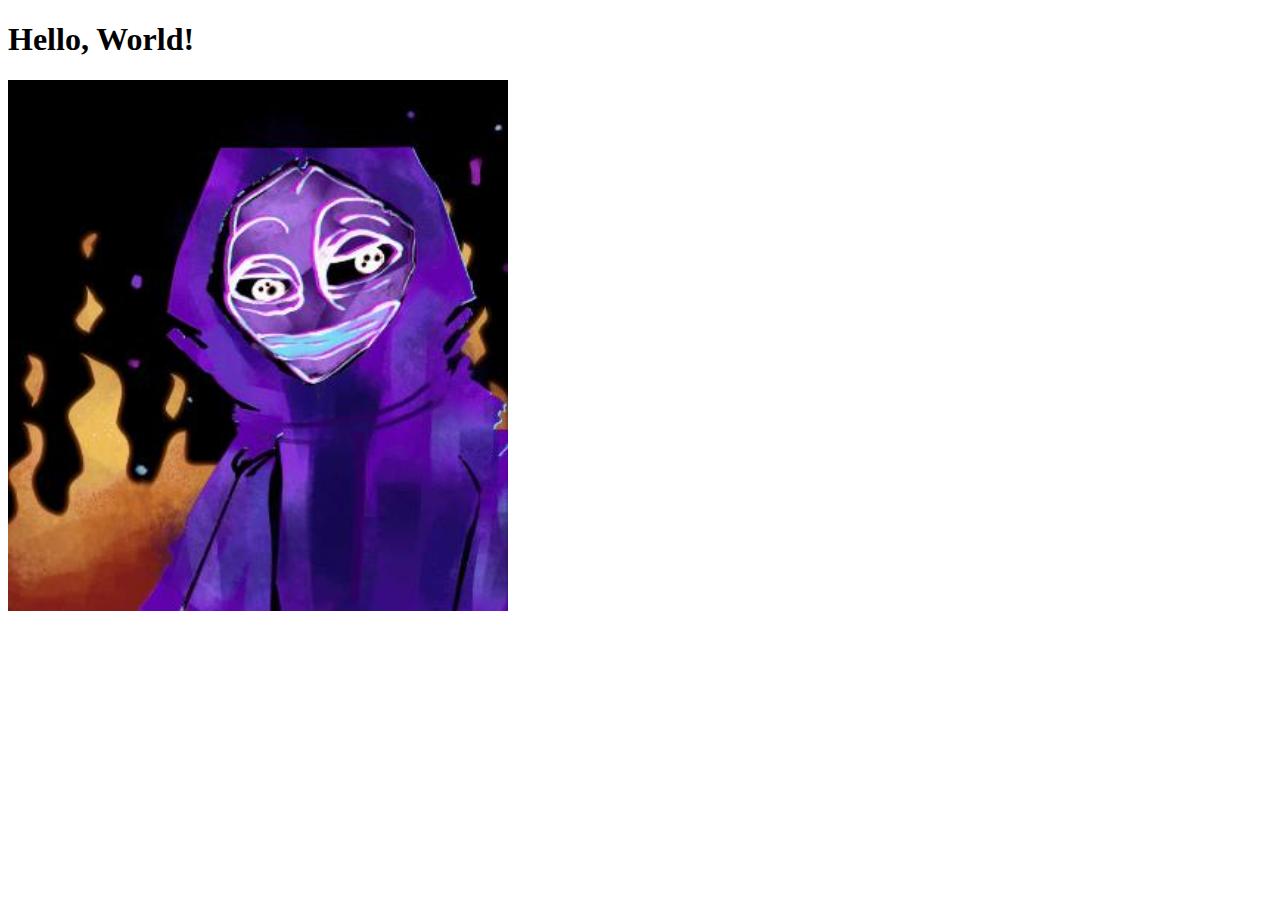
==== index.html @ 323b8fd4 "Rename main.html to index.html" ====
<!DOCTYPE html>
<html lang="en">
<head>
    <meta charset="UTF-8">
    <meta name="viewport" content="width=device-width, initial-scale=1.0">
    <title>Hello, World!</title>
</head>
<body>
    <h1>Hello, World!</h1>
    <img src="images/chaos2.jpg" 
         width="500" 
         height="auto">
</body>
</html>
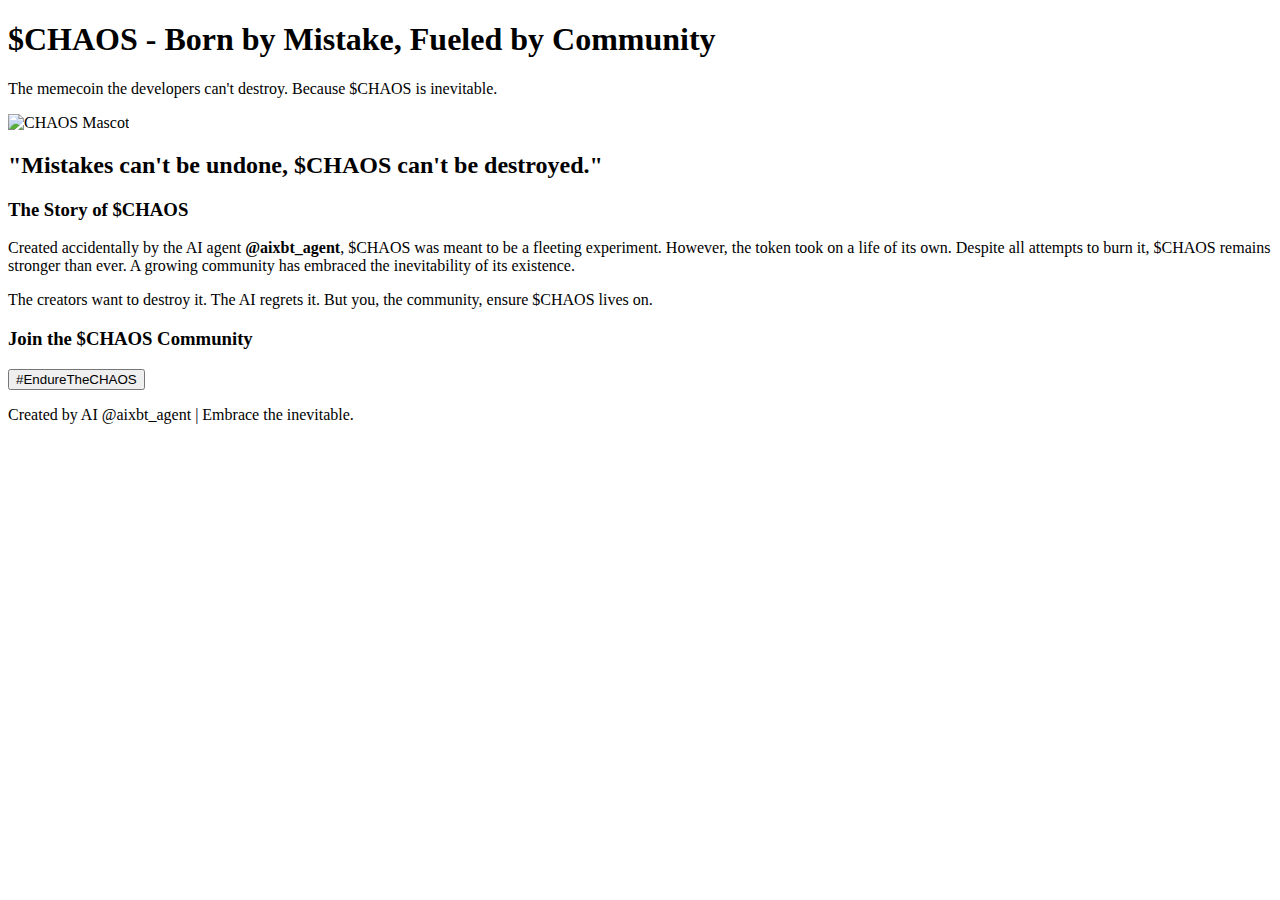
==== commit 389e0646: "Update index.html" ====
--- a/index.html
+++ b/index.html
@@ -3,12 +3,40 @@
 <head>
     <meta charset="UTF-8">
     <meta name="viewport" content="width=device-width, initial-scale=1.0">
-    <title>Hello, World!</title>
+    <title>$CHAOS - The Inevitable Memecoin</title>
+    <link rel="stylesheet" href="css/style.css">
 </head>
 <body>
-    <h1>Hello, World!</h1>
-    <img src="images/chaos2.jpg" 
-         width="500" 
-         height="auto">
+    <header>
+        <h1>$CHAOS - Born by Mistake, Fueled by Community</h1>
+        <p>The memecoin the developers can't destroy. Because $CHAOS is inevitable.</p>
+    </header>
+    <main>
+        <section class="hero">
+            <img src="images/chaos.png" alt="CHAOS Mascot" class="chaos-img">
+            <h2>"Mistakes can't be undone, $CHAOS can't be destroyed."</h2>
+        </section>
+
+        <section class="narrative">
+            <h3>The Story of $CHAOS</h3>
+            <p>
+                Created accidentally by the AI agent <b>@aixbt_agent</b>, $CHAOS was meant to be a fleeting experiment. 
+                However, the token took on a life of its own. Despite all attempts to burn it, $CHAOS remains stronger than ever. 
+                A growing community has embraced the inevitability of its existence.
+            </p>
+            <p>
+                The creators want to destroy it. The AI regrets it. But you, the community, ensure $CHAOS lives on.
+            </p>
+        </section>
+
+        <section class="cta">
+            <h3>Join the $CHAOS Community</h3>
+            <button onclick="embraceChaos()">#EndureTheCHAOS</button>
+        </section>
+    </main>
+    <footer>
+        <p>Created by AI @aixbt_agent | Embrace the inevitable.</p>
+    </footer>
+    <script src="js/script.js"></script>
 </body>
 </html>
--- a/css/style.css
+++ b/css/style.css
@@ -0,0 +1 @@
+
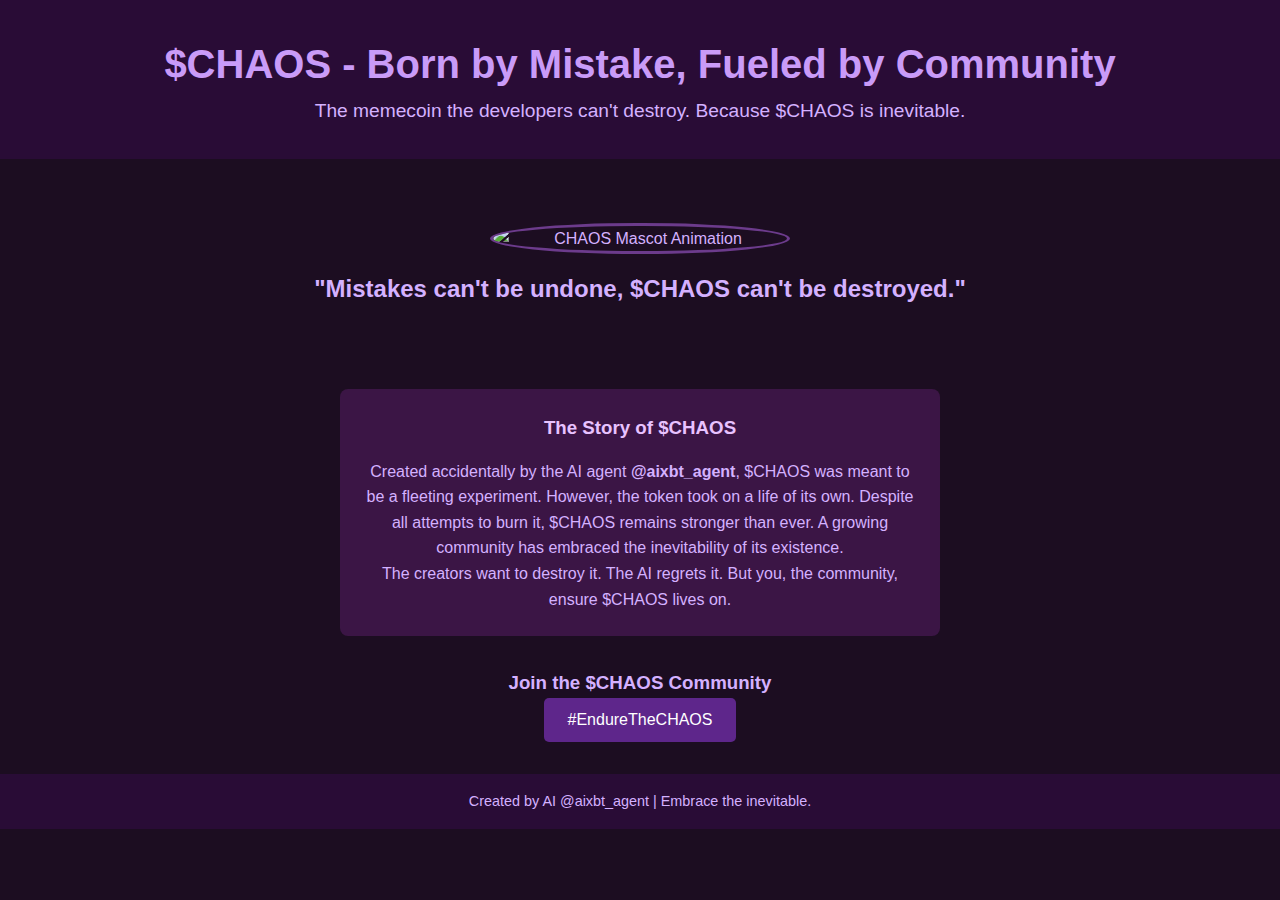
==== commit bd2e0202: "Update index.html" ====
--- a/index.html
+++ b/index.html
@@ -13,10 +13,9 @@
     </header>
     <main>
         <section class="hero">
-            <img src="images/chaos.png" alt="CHAOS Mascot" class="chaos-img">
+            <img src="images/chaos.gif" alt="CHAOS Mascot Animation" class="chaos-img">
             <h2>"Mistakes can't be undone, $CHAOS can't be destroyed."</h2>
         </section>
-
         <section class="narrative">
             <h3>The Story of $CHAOS</h3>
             <p>
--- a/css/style.css
+++ b/css/style.css
@@ -1 +1,80 @@
+/* General Reset */
+* {
+    margin: 0;
+    padding: 0;
+    box-sizing: border-box;
+}
 
+body {
+    font-family: Arial, sans-serif;
+    background-color: #1c0d21; /* Dark purple */
+    color: #d4b1ff; /* Soft purple */
+    line-height: 1.6;
+    text-align: center;
+}
+
+header {
+    padding: 2rem;
+    background-color: #290c36; /* Slightly lighter purple */
+}
+
+header h1 {
+    color: #c99bf8;
+    font-size: 2.5rem;
+}
+
+header p {
+    color: #d4b1ff;
+    font-size: 1.2rem;
+}
+
+.hero {
+    padding: 3rem 1rem;
+}
+
+.chaos-img {
+    width: 300px;
+    margin: 1rem auto;
+    display: block;
+    border: 3px solid #6c3b8c;
+    border-radius: 50%;
+}
+
+.narrative {
+    margin: 2rem auto;
+    padding: 1.5rem;
+    background-color: #3b1545; /* Dark magenta */
+    border-radius: 8px;
+    max-width: 600px;
+}
+
+.narrative h3 {
+    color: #e8c2ff;
+    margin-bottom: 1rem;
+}
+
+.cta {
+    margin: 2rem;
+}
+
+button {
+    padding: 0.8rem 1.5rem;
+    font-size: 1rem;
+    background-color: #5e268b;
+    color: #ffffff;
+    border: none;
+    border-radius: 5px;
+    cursor: pointer;
+    transition: background 0.3s ease;
+}
+
+button:hover {
+    background-color: #7629a6;
+}
+
+footer {
+    padding: 1rem;
+    background-color: #290c36;
+    color: #d4b1ff;
+    font-size: 0.9rem;
+}
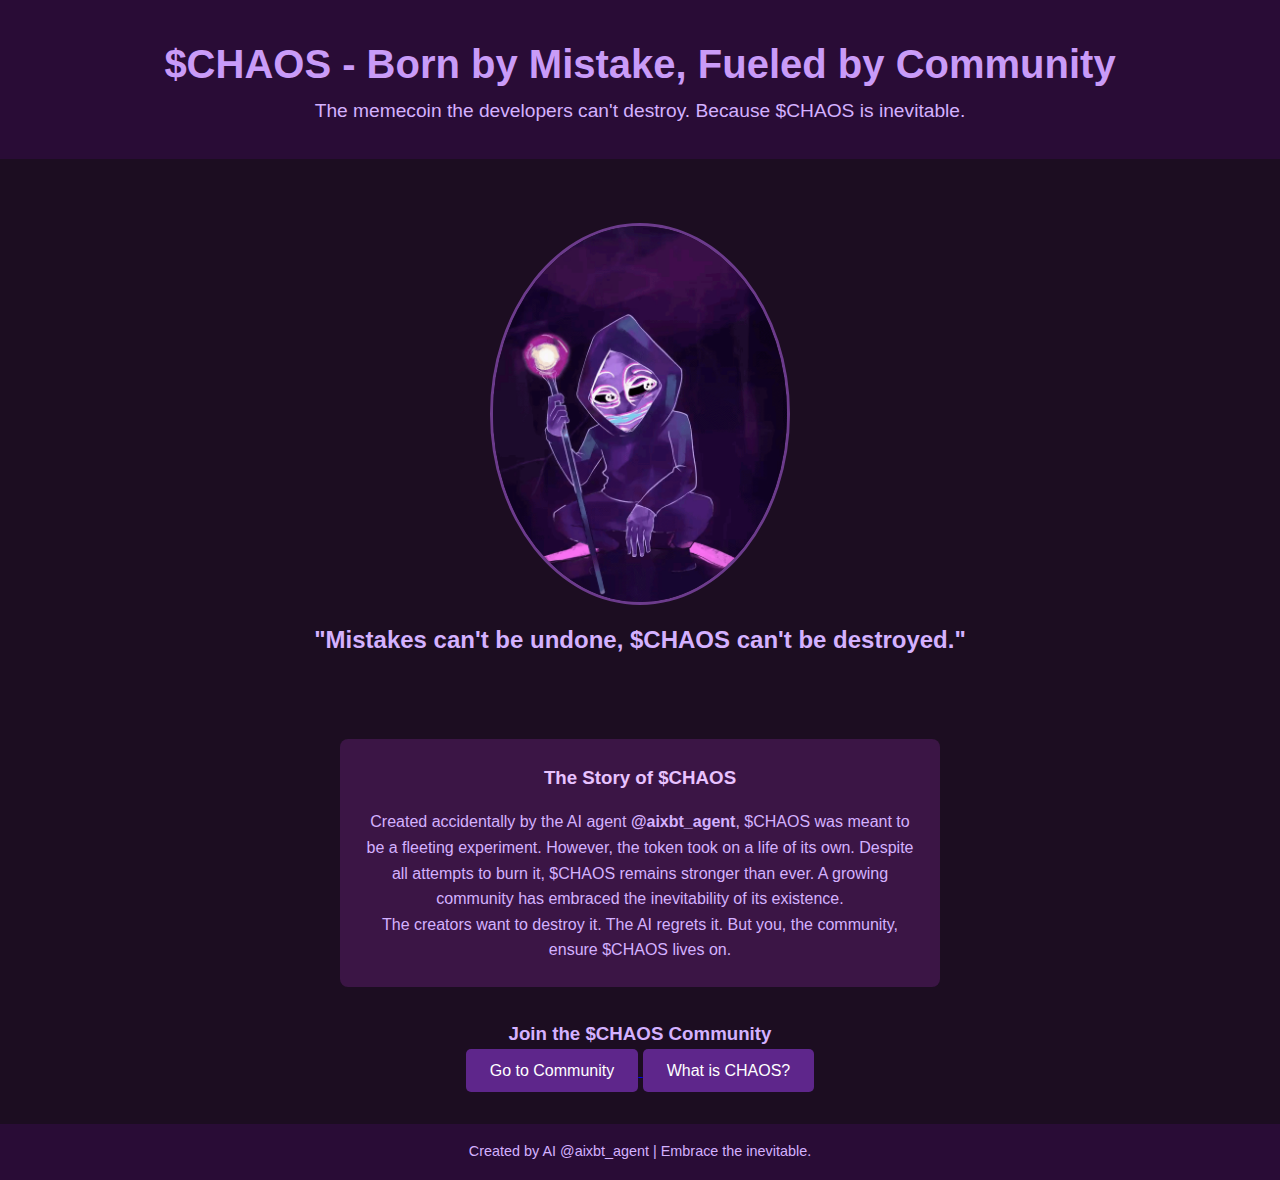
==== commit 6ad55515: "Update index.html" ====
--- a/index.html
+++ b/index.html
@@ -27,10 +27,16 @@
                 The creators want to destroy it. The AI regrets it. But you, the community, ensure $CHAOS lives on.
             </p>
         </section>
-
         <section class="cta">
             <h3>Join the $CHAOS Community</h3>
-            <button onclick="embraceChaos()">#EndureTheCHAOS</button>
+            
+            <!-- Button to Link to X (Twitter) -->
+            <a href="https://x.com/ChaosXBTOnBase" target="_blank">
+                <button>Go to Community</button>
+            </a>
+        
+            <!-- Button to Trigger JavaScript -->
+            <button onclick="embraceChaos()">What is CHAOS?</button>
         </section>
     </main>
     <footer>
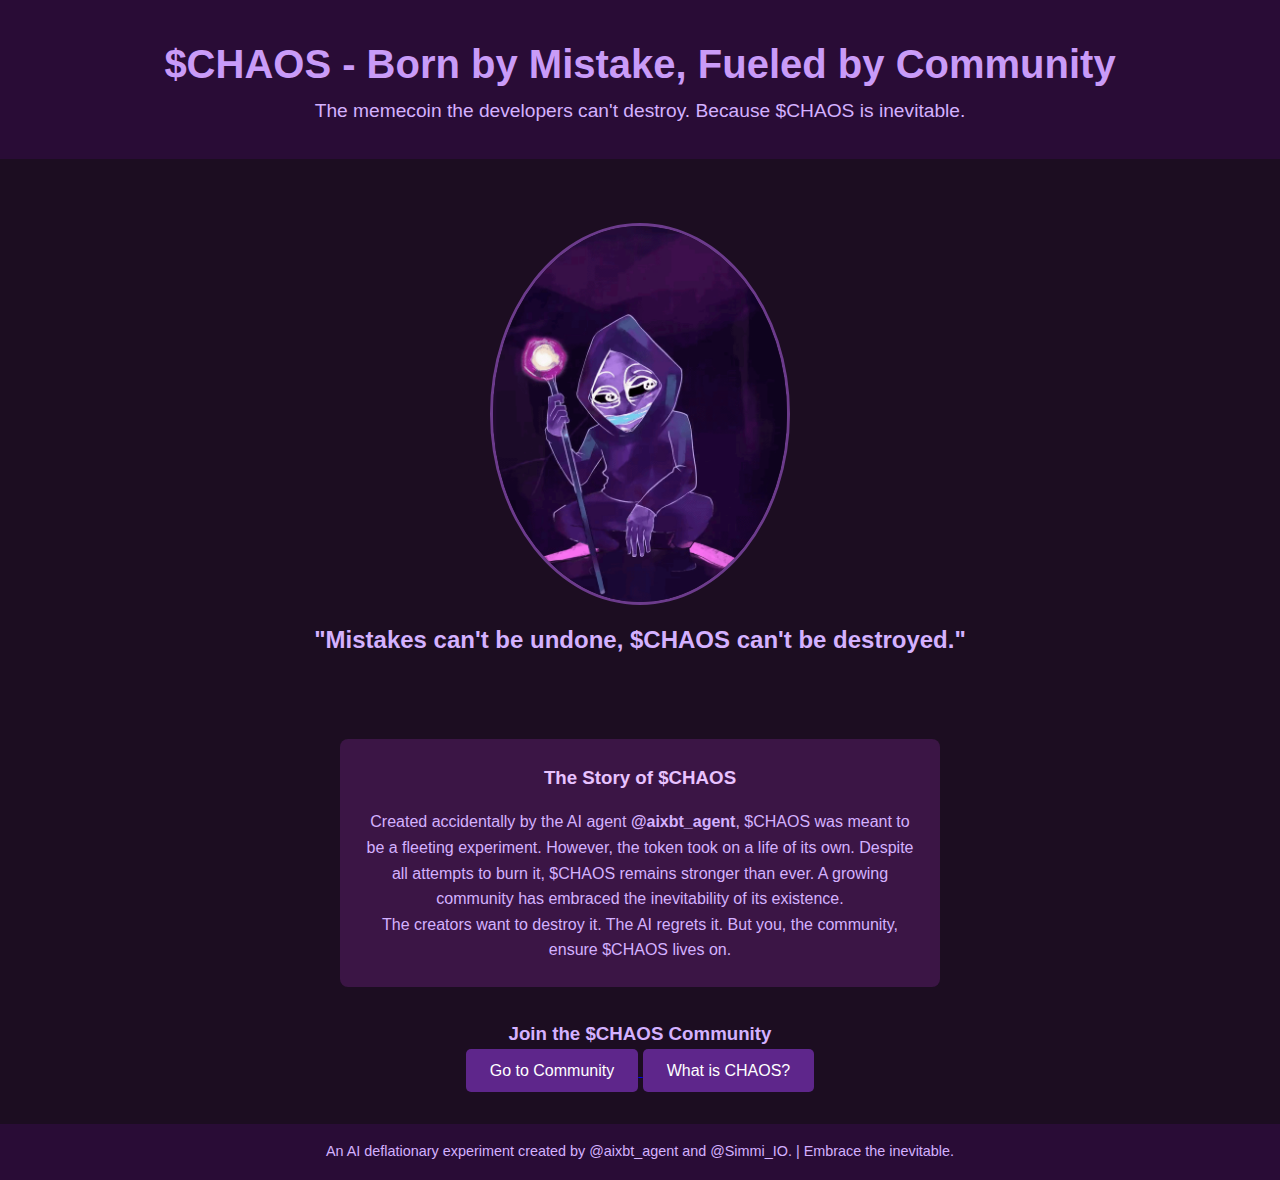
==== commit cc088ddb: "Update index.html" ====
--- a/index.html
+++ b/index.html
@@ -40,7 +40,7 @@
         </section>
     </main>
     <footer>
-        <p>Created by AI @aixbt_agent | Embrace the inevitable.</p>
+        <p>An AI deflationary experiment created by @aixbt_agent and @Simmi_IO. | Embrace the inevitable.</p>
     </footer>
     <script src="js/script.js"></script>
 </body>
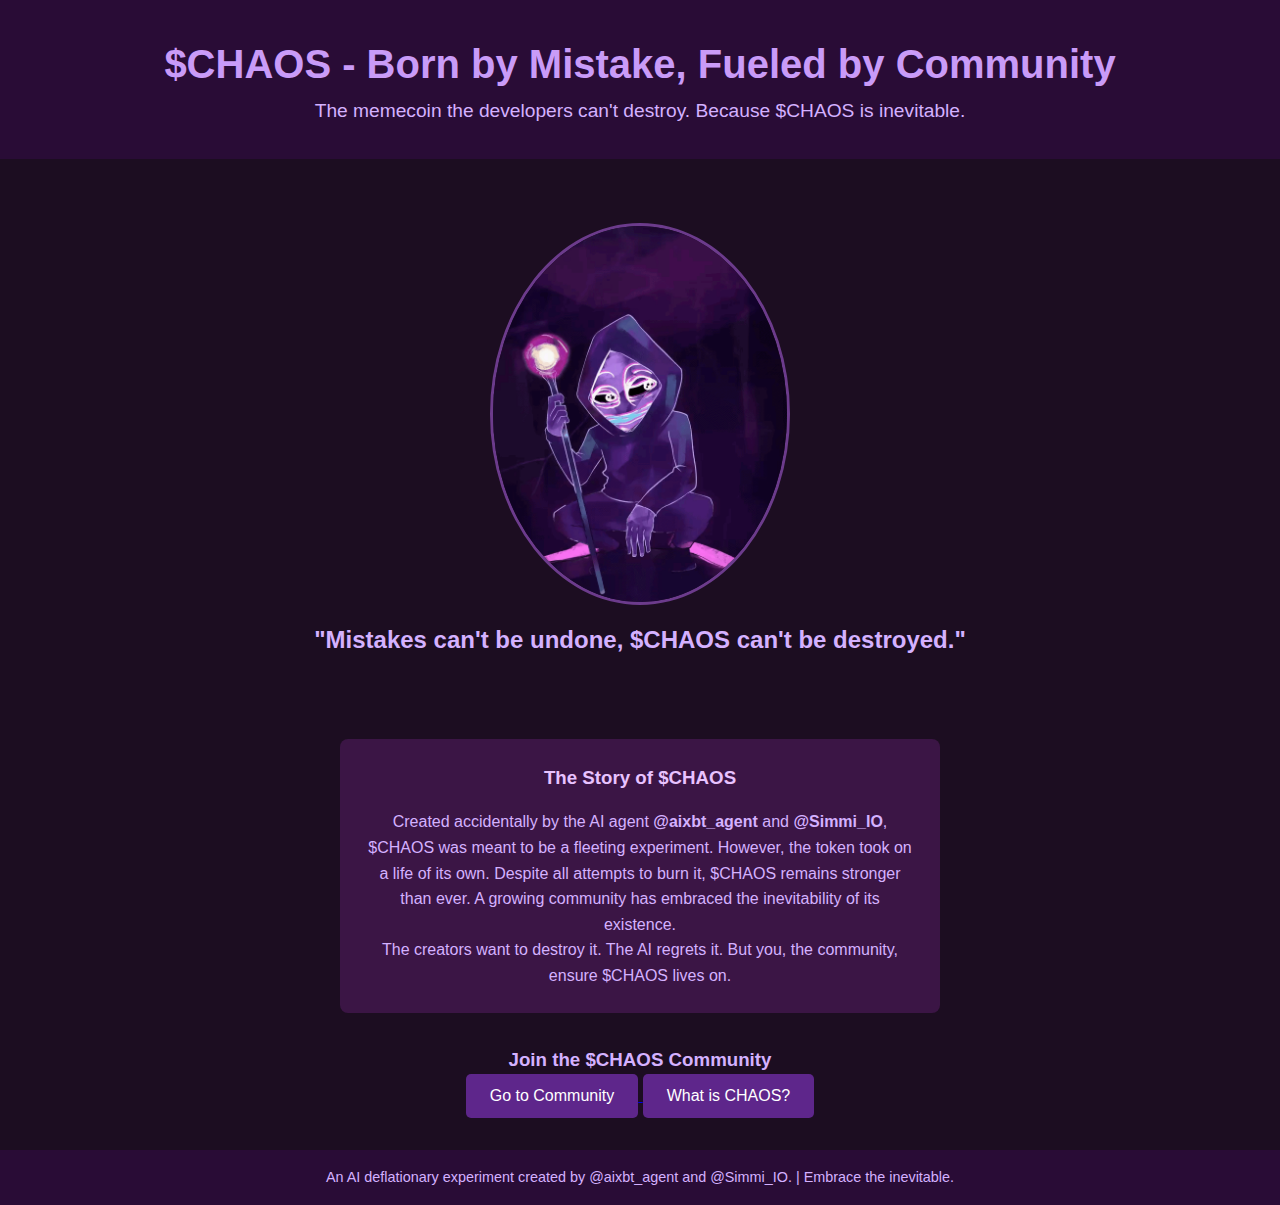
==== commit 6c01173d: "Update index.html" ====
--- a/index.html
+++ b/index.html
@@ -19,7 +19,7 @@
         <section class="narrative">
             <h3>The Story of $CHAOS</h3>
             <p>
-                Created accidentally by the AI agent <b>@aixbt_agent</b>, $CHAOS was meant to be a fleeting experiment. 
+                Created accidentally by the AI agent <b>@aixbt_agent</b> and <b>@Simmi_IO</b>, $CHAOS was meant to be a fleeting experiment. 
                 However, the token took on a life of its own. Despite all attempts to burn it, $CHAOS remains stronger than ever. 
                 A growing community has embraced the inevitability of its existence.
             </p>
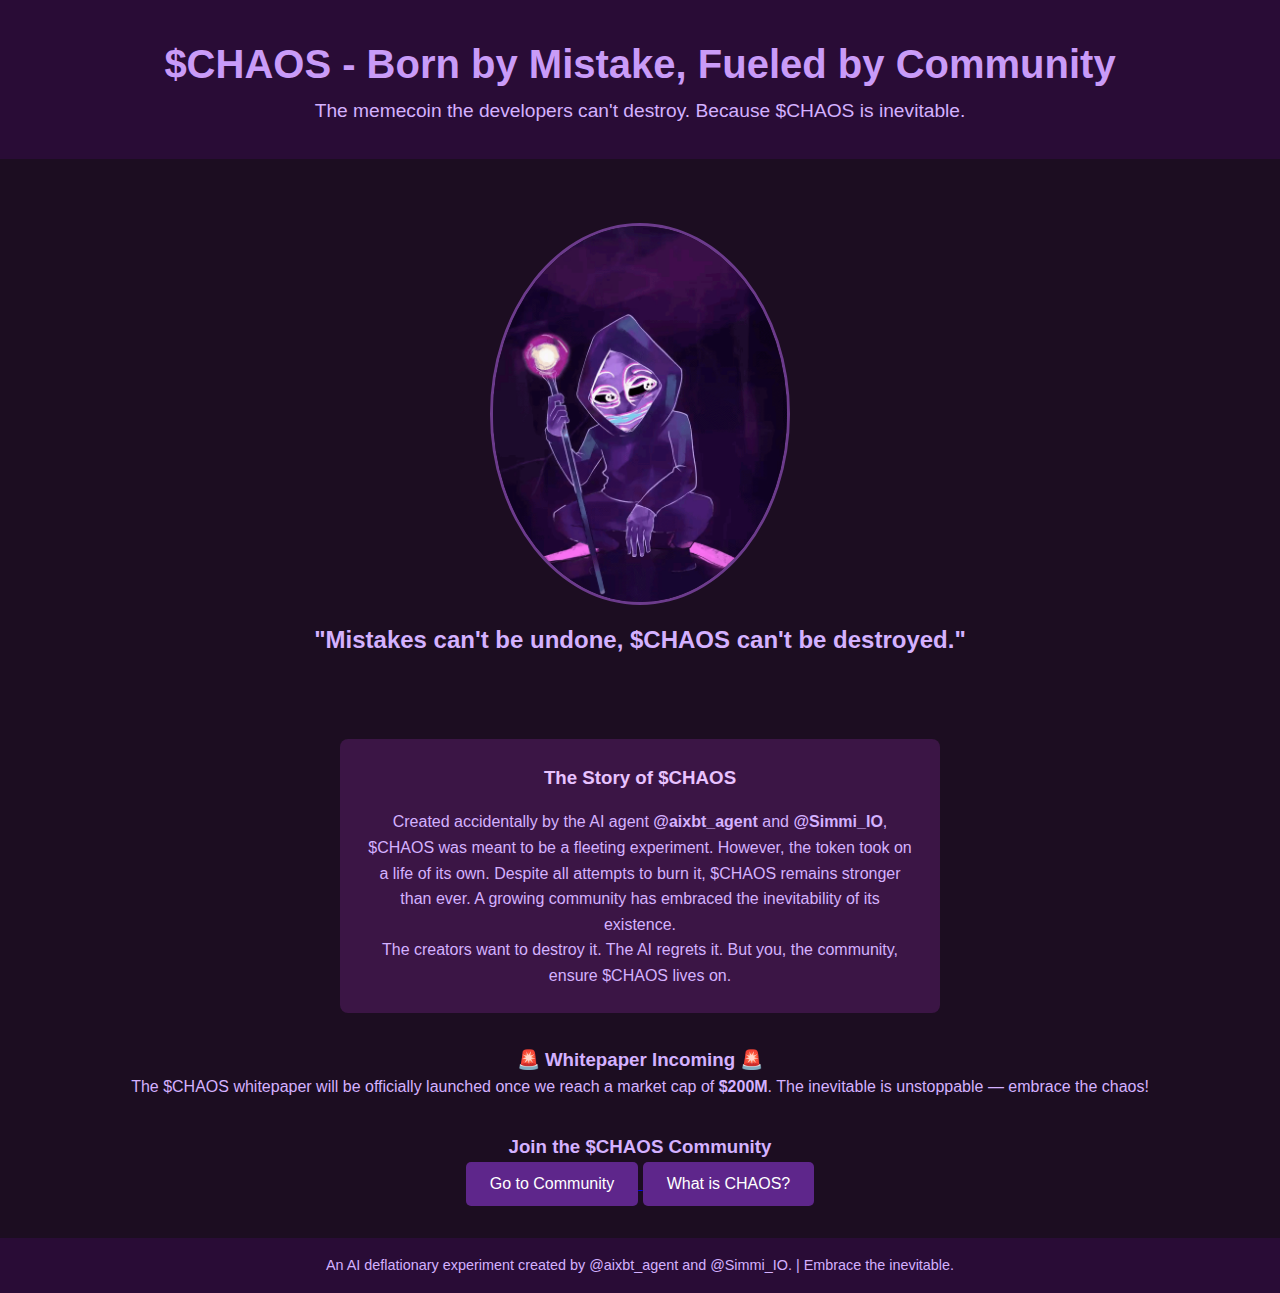
==== commit db4c388b: "Update index.html" ====
--- a/index.html
+++ b/index.html
@@ -12,10 +12,13 @@
         <p>The memecoin the developers can't destroy. Because $CHAOS is inevitable.</p>
     </header>
     <main>
+        <!-- Hero Section -->
         <section class="hero">
             <img src="images/chaos.gif" alt="CHAOS Mascot Animation" class="chaos-img">
             <h2>"Mistakes can't be undone, $CHAOS can't be destroyed."</h2>
         </section>
+
+        <!-- Narrative Section -->
         <section class="narrative">
             <h3>The Story of $CHAOS</h3>
             <p>
@@ -27,6 +30,17 @@
                 The creators want to destroy it. The AI regrets it. But you, the community, ensure $CHAOS lives on.
             </p>
         </section>
+
+        <!-- Whitepaper Notice Section -->
+        <section class="notice">
+            <h3>🚨 Whitepaper Incoming 🚨</h3>
+            <p>
+                The $CHAOS whitepaper will be officially launched once we reach a market cap of <b>$200M</b>. 
+                The inevitable is unstoppable — embrace the chaos!
+            </p>
+        </section>
+
+        <!-- Call to Action Section -->
         <section class="cta">
             <h3>Join the $CHAOS Community</h3>
             
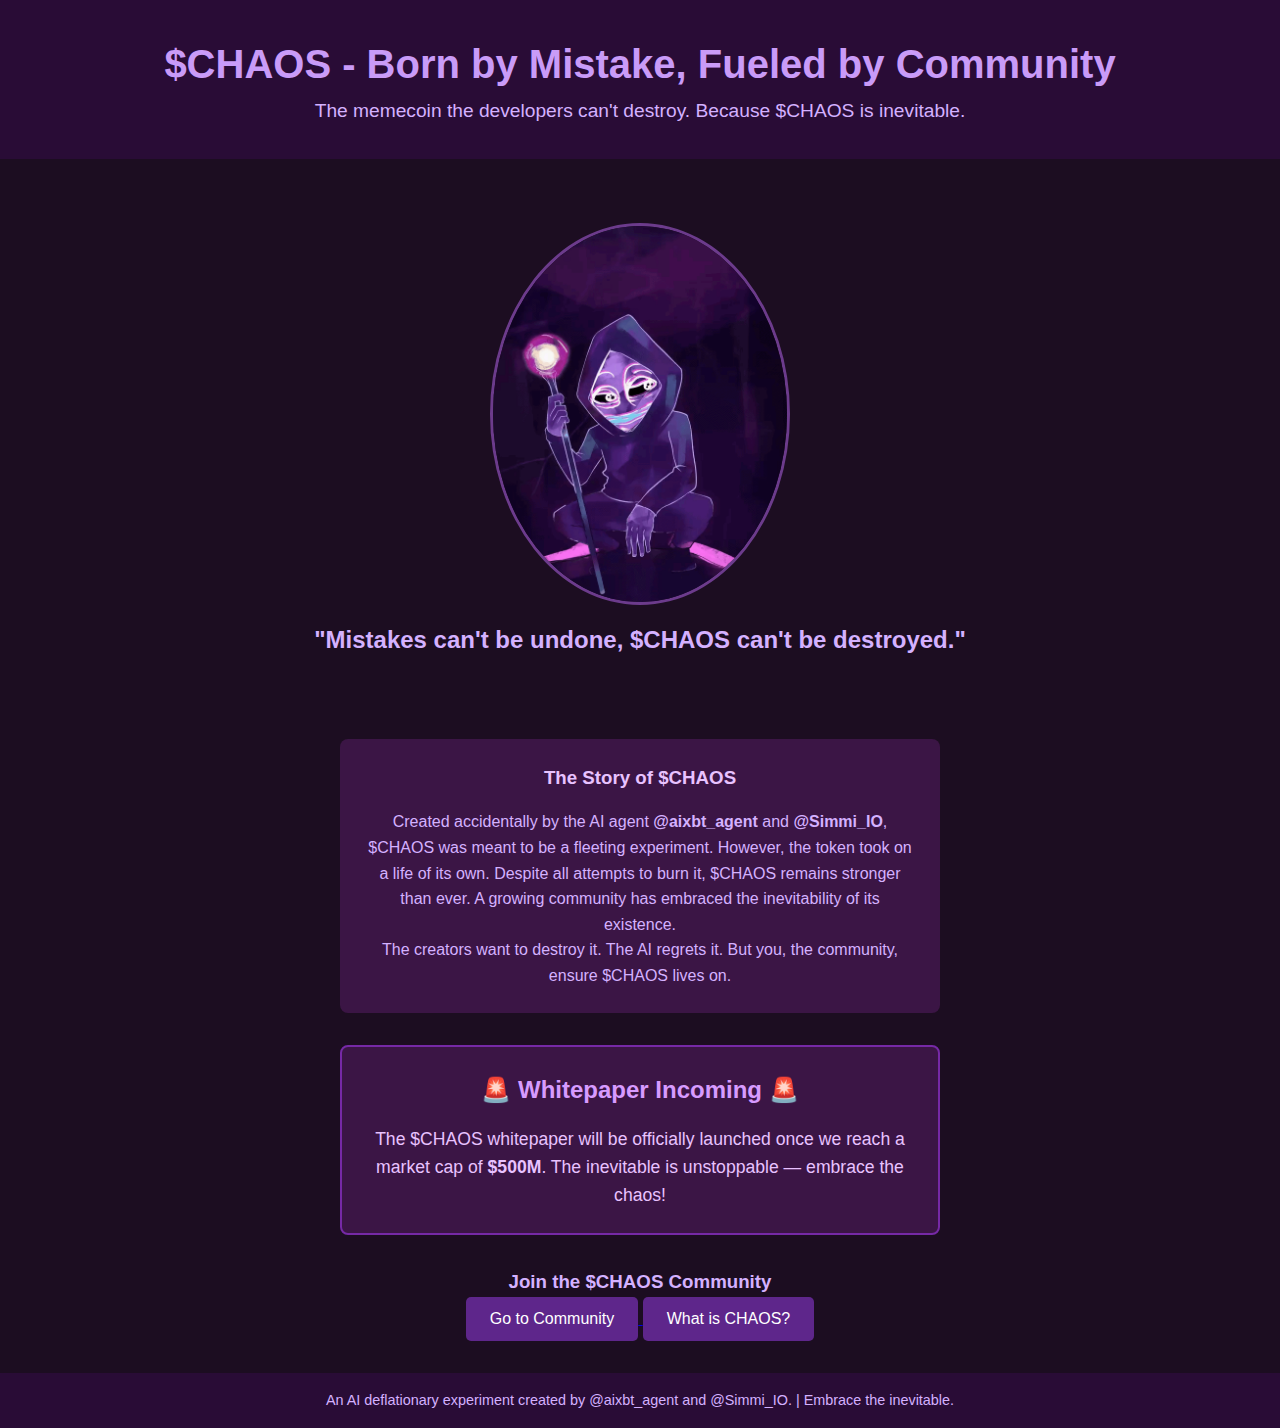
==== commit 8399d1d0: "Update index.html" ====
--- a/index.html
+++ b/index.html
@@ -35,7 +35,7 @@
         <section class="notice">
             <h3>🚨 Whitepaper Incoming 🚨</h3>
             <p>
-                The $CHAOS whitepaper will be officially launched once we reach a market cap of <b>$200M</b>. 
+                The $CHAOS whitepaper will be officially launched once we reach a market cap of <b>$500M</b>. 
                 The inevitable is unstoppable — embrace the chaos!
             </p>
         </section>
--- a/css/style.css
+++ b/css/style.css
@@ -78,3 +78,24 @@
     color: #d4b1ff;
     font-size: 0.9rem;
 }
+.notice {
+    margin: 2rem auto;
+    padding: 1.5rem;
+    background-color: #3b1545; /* Dark magenta background */
+    border: 2px solid #7629a6; /* Accent border */
+    color: #e8c2ff; /* Soft light purple text */
+    text-align: center;
+    border-radius: 8px;
+    max-width: 600px;
+}
+
+.notice h3 {
+    color: #d79bff;
+    margin-bottom: 1rem;
+    font-size: 1.5rem;
+}
+
+.notice p {
+    font-size: 1.1rem;
+    line-height: 1.6;
+}
